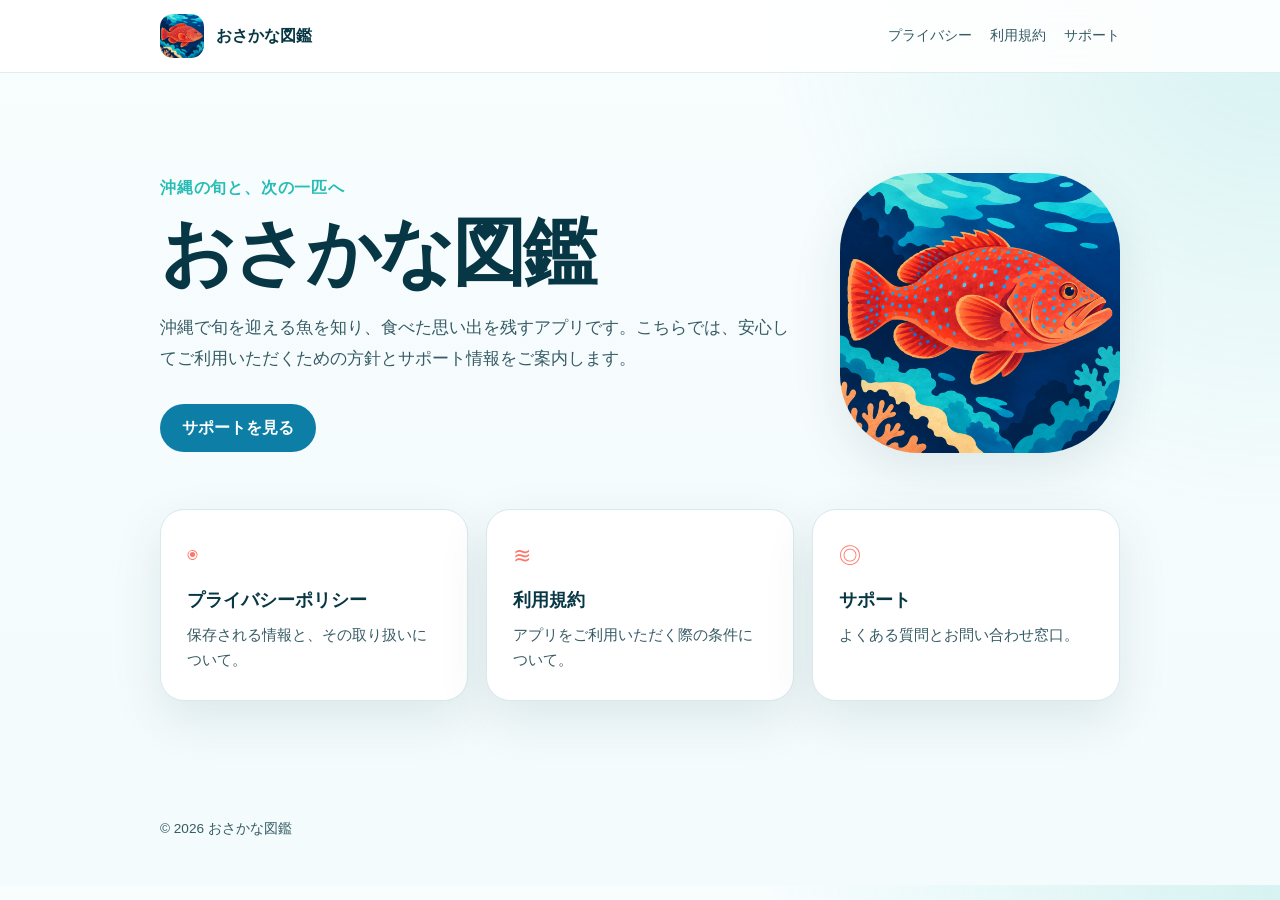
==== osakana-zukan/index.html @ 8c7bc4ab "Add おさかな図鑑 support and policy pages" ====
<!doctype html>
<html lang="ja">
<head>
  <meta charset="utf-8">
  <meta name="viewport" content="width=device-width, initial-scale=1">
  <meta name="description" content="おさかな図鑑の公式サポート・ポリシーページです。">
  <title>おさかな図鑑｜サポート・ポリシー</title>
  <link rel="icon" href="assets/app-icon.png">
  <link rel="stylesheet" href="styles.css">
</head>
<body>
  <header class="site-header">
    <nav class="nav" aria-label="メインナビゲーション">
      <a class="brand" href="index.html"><img src="assets/app-icon.png" alt=""><span>おさかな図鑑</span></a>
      <div class="nav-links"><a href="privacy-policy.html">プライバシー</a><a href="terms.html">利用規約</a><a href="support.html">サポート</a></div>
    </nav>
  </header>
  <main>
    <section class="hero">
      <div>
        <div class="eyebrow">沖縄の旬と、次の一匹へ</div>
        <h1>おさかな図鑑</h1>
        <p class="lead">沖縄で旬を迎える魚を知り、食べた思い出を残すアプリです。こちらでは、安心してご利用いただくための方針とサポート情報をご案内します。</p>
        <a class="button" href="support.html">サポートを見る</a>
      </div>
      <img src="assets/app-icon.png" alt="赤いアカジンと沖縄の海を描いた、おさかな図鑑のアプリアイコン">
    </section>
    <section class="card-grid" aria-label="ご案内">
      <a class="card" href="privacy-policy.html"><span class="icon" aria-hidden="true">◉</span><h2>プライバシーポリシー</h2><p>保存される情報と、その取り扱いについて。</p></a>
      <a class="card" href="terms.html"><span class="icon" aria-hidden="true">≋</span><h2>利用規約</h2><p>アプリをご利用いただく際の条件について。</p></a>
      <a class="card" href="support.html"><span class="icon" aria-hidden="true">◎</span><h2>サポート</h2><p>よくある質問とお問い合わせ窓口。</p></a>
    </section>
  </main>
  <footer class="site-footer">© 2026 おさかな図鑑</footer>
</body>
</html>
---- osakana-zukan/styles.css ----
:root {
  color-scheme: light;
  --ink: #073744;
  --ink-soft: #365b65;
  --ocean: #0d7fa6;
  --lagoon: #27bdb5;
  --foam: #f3fbfc;
  --aqua: #d9f5f2;
  --coral: #ff7568;
  --white: #ffffff;
  --line: #d7e9ed;
  --shadow: 0 18px 50px rgba(7, 55, 68, 0.1);
  font-family: -apple-system, BlinkMacSystemFont, "Hiragino Sans", "Yu Gothic UI", sans-serif;
}

* { box-sizing: border-box; }

html { scroll-behavior: smooth; }

body {
  margin: 0;
  color: var(--ink);
  background:
    radial-gradient(circle at 100% 0, rgba(39, 189, 181, 0.16), transparent 32rem),
    linear-gradient(180deg, #f8fdfe 0%, var(--foam) 100%);
  line-height: 1.75;
}

a { color: var(--ocean); text-underline-offset: 0.18em; }
a:hover { color: #075f7d; }
a:focus-visible, .button:focus-visible {
  outline: 3px solid rgba(13, 127, 166, 0.35);
  outline-offset: 3px;
}

.site-header {
  border-bottom: 1px solid rgba(215, 233, 237, 0.8);
  background: rgba(255, 255, 255, 0.88);
  backdrop-filter: blur(16px);
}

.nav, main, .site-footer {
  width: min(100% - 32px, 960px);
  margin-inline: auto;
}

.nav {
  min-height: 72px;
  display: flex;
  align-items: center;
  justify-content: space-between;
  gap: 20px;
}

.brand {
  display: inline-flex;
  align-items: center;
  gap: 12px;
  color: var(--ink);
  text-decoration: none;
  font-weight: 800;
}

.brand img { width: 44px; height: 44px; border-radius: 13px; }
.nav-links { display: flex; flex-wrap: wrap; gap: 18px; font-size: 0.9rem; }
.nav-links a { color: var(--ink-soft); text-decoration: none; }

main { padding: 64px 0 88px; }

.hero {
  display: grid;
  grid-template-columns: 1fr minmax(180px, 280px);
  align-items: center;
  gap: 48px;
  padding: 36px 0 56px;
}

.eyebrow { color: var(--lagoon); font-weight: 800; letter-spacing: 0.05em; }
h1 { margin: 10px 0 18px; font-size: clamp(2.2rem, 7vw, 4.6rem); line-height: 1.12; letter-spacing: -0.04em; }
.lead { max-width: 40rem; color: var(--ink-soft); font-size: 1.08rem; }
.hero img { width: 100%; border-radius: 28%; box-shadow: var(--shadow); }

.button {
  display: inline-flex;
  min-height: 48px;
  align-items: center;
  justify-content: center;
  margin-top: 14px;
  padding: 10px 22px;
  border-radius: 999px;
  color: var(--white);
  background: var(--ocean);
  text-decoration: none;
  font-weight: 750;
}
.button:hover { color: var(--white); background: #086d90; }

.card-grid { display: grid; grid-template-columns: repeat(3, 1fr); gap: 18px; }
.card, .content-card {
  border: 1px solid var(--line);
  border-radius: 24px;
  background: var(--white);
  box-shadow: var(--shadow);
}
.card { padding: 26px; text-decoration: none; color: var(--ink); }
.card:hover { border-color: var(--lagoon); color: var(--ink); transform: translateY(-2px); }
.card .icon { color: var(--coral); font-size: 1.4rem; }
.card h2 { margin: 10px 0 6px; font-size: 1.12rem; }
.card p { margin: 0; color: var(--ink-soft); font-size: 0.92rem; }

.page-heading { max-width: 700px; margin-bottom: 28px; }
.page-heading h1 { font-size: clamp(2rem, 6vw, 3.4rem); }
.updated { color: var(--ink-soft); font-size: 0.9rem; }
.content-card { padding: clamp(24px, 5vw, 52px); }
.content-card h2 { margin-top: 2.2em; line-height: 1.35; }
.content-card h2:first-child { margin-top: 0; }
.content-card h3 { margin-top: 1.7em; }
.content-card li + li { margin-top: 0.45em; }
.notice { padding: 18px 20px; border-radius: 16px; background: var(--aqua); }
.contact { margin-top: 34px; padding: 24px; border-radius: 20px; background: #e7f4fa; }

.site-footer { padding: 28px 0 44px; color: var(--ink-soft); font-size: 0.85rem; }

@media (max-width: 720px) {
  .nav { align-items: flex-start; padding: 12px 0; flex-direction: column; }
  .nav-links { gap: 12px 16px; }
  main { padding-top: 38px; }
  .hero { grid-template-columns: 1fr; gap: 26px; }
  .hero img { width: min(64vw, 240px); order: -1; }
  .card-grid { grid-template-columns: 1fr; }
}

@media (prefers-reduced-motion: no-preference) {
  .card { transition: transform 160ms ease, border-color 160ms ease; }
}
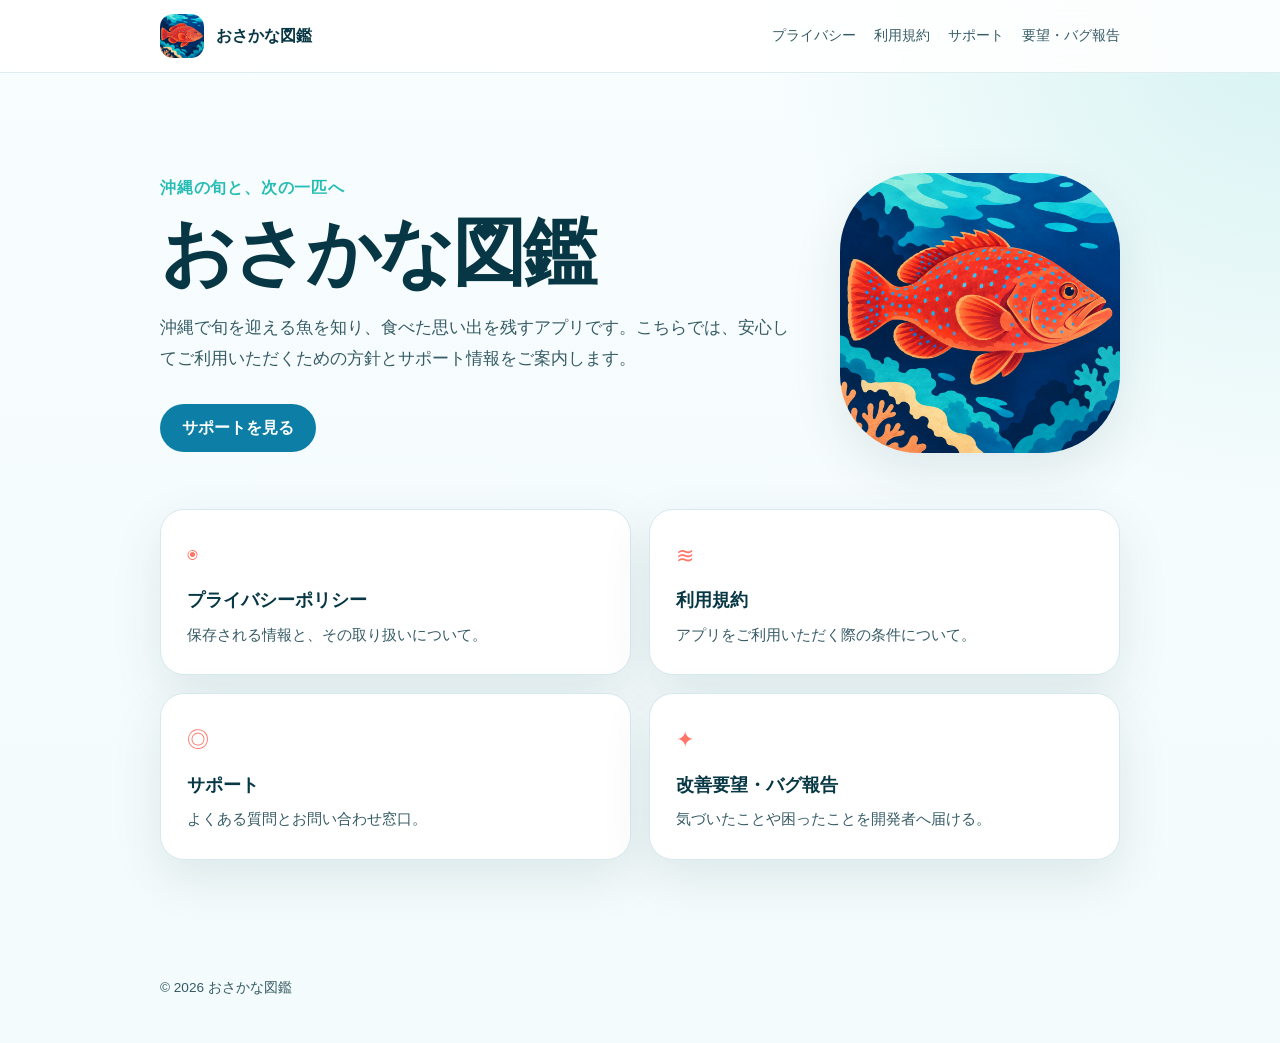
==== commit 31042db5: "Add feedback and bug report page" ====
--- a/osakana-zukan/index.html
+++ b/osakana-zukan/index.html
@@ -12,7 +12,7 @@
   <header class="site-header">
     <nav class="nav" aria-label="メインナビゲーション">
       <a class="brand" href="index.html"><img src="assets/app-icon.png" alt=""><span>おさかな図鑑</span></a>
-      <div class="nav-links"><a href="privacy-policy.html">プライバシー</a><a href="terms.html">利用規約</a><a href="support.html">サポート</a></div>
+      <div class="nav-links"><a href="privacy-policy.html">プライバシー</a><a href="terms.html">利用規約</a><a href="support.html">サポート</a><a href="feedback.html">要望・バグ報告</a></div>
     </nav>
   </header>
   <main>
@@ -29,6 +29,7 @@
       <a class="card" href="privacy-policy.html"><span class="icon" aria-hidden="true">◉</span><h2>プライバシーポリシー</h2><p>保存される情報と、その取り扱いについて。</p></a>
       <a class="card" href="terms.html"><span class="icon" aria-hidden="true">≋</span><h2>利用規約</h2><p>アプリをご利用いただく際の条件について。</p></a>
       <a class="card" href="support.html"><span class="icon" aria-hidden="true">◎</span><h2>サポート</h2><p>よくある質問とお問い合わせ窓口。</p></a>
+      <a class="card" href="feedback.html"><span class="icon" aria-hidden="true">✦</span><h2>改善要望・バグ報告</h2><p>気づいたことや困ったことを開発者へ届ける。</p></a>
     </section>
   </main>
   <footer class="site-footer">© 2026 おさかな図鑑</footer>
--- a/osakana-zukan/styles.css
+++ b/osakana-zukan/styles.css
@@ -95,7 +95,7 @@
 }
 .button:hover { color: var(--white); background: #086d90; }
 
-.card-grid { display: grid; grid-template-columns: repeat(3, 1fr); gap: 18px; }
+.card-grid { display: grid; grid-template-columns: repeat(2, 1fr); gap: 18px; }
 .card, .content-card {
   border: 1px solid var(--line);
   border-radius: 24px;
@@ -118,6 +118,11 @@
 .content-card li + li { margin-top: 0.45em; }
 .notice { padding: 18px 20px; border-radius: 16px; background: var(--aqua); }
 .contact { margin-top: 34px; padding: 24px; border-radius: 20px; background: #e7f4fa; }
+.report-grid { display: grid; grid-template-columns: repeat(2, 1fr); gap: 18px; margin-top: 24px; }
+.report-card { padding: 26px; border: 1px solid var(--line); border-radius: 20px; background: var(--white); }
+.report-card h2 { margin: 0 0 8px; }
+.report-card p { color: var(--ink-soft); }
+.checklist { padding-left: 1.25em; }
 
 .site-footer { padding: 28px 0 44px; color: var(--ink-soft); font-size: 0.85rem; }
 
@@ -127,7 +132,7 @@
   main { padding-top: 38px; }
   .hero { grid-template-columns: 1fr; gap: 26px; }
   .hero img { width: min(64vw, 240px); order: -1; }
-  .card-grid { grid-template-columns: 1fr; }
+  .card-grid, .report-grid { grid-template-columns: 1fr; }
 }
 
 @media (prefers-reduced-motion: no-preference) {
